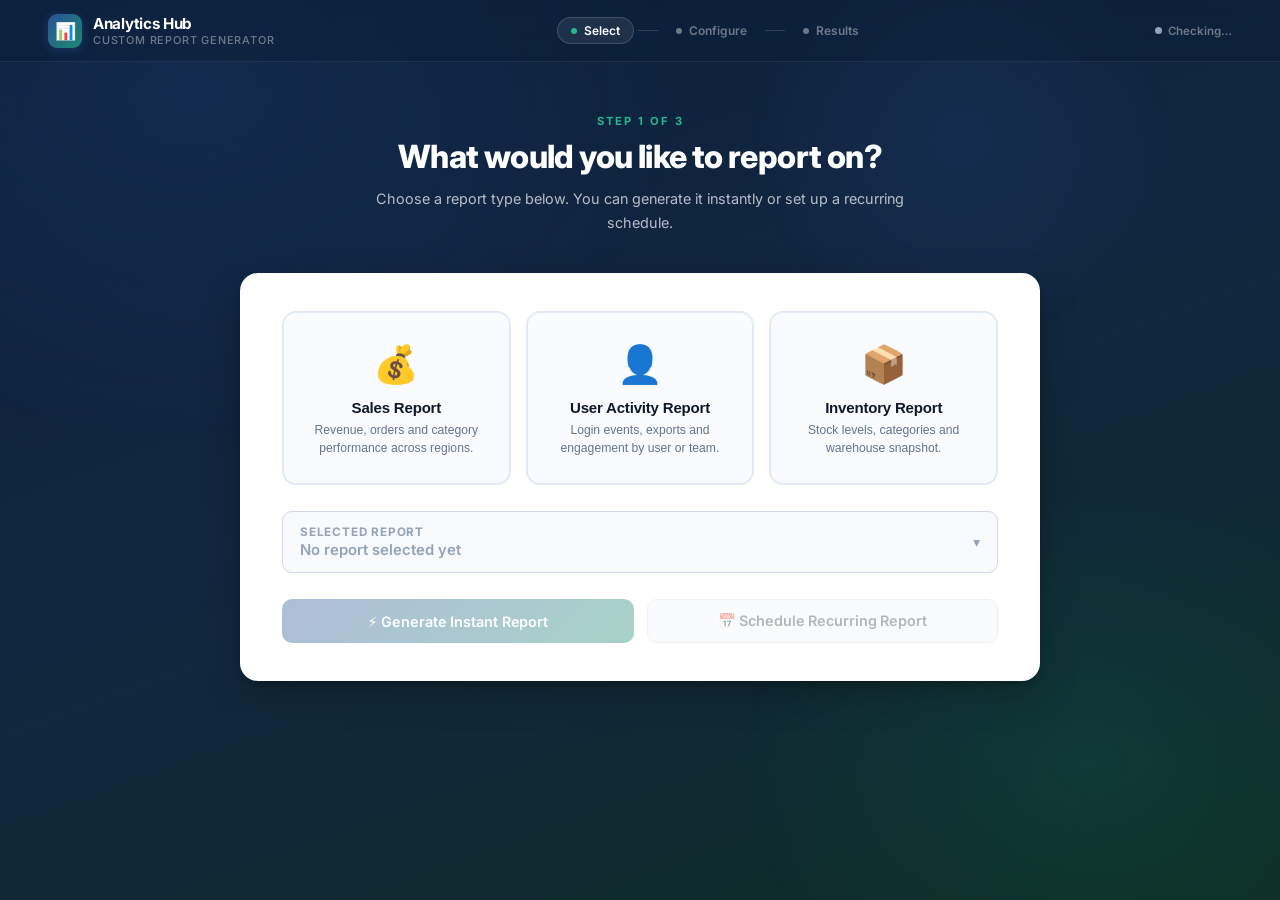
==== frontend/index.html @ 52eb7a62 "frontend created" ====
<!DOCTYPE html>
<html lang="en">
<head>
  <meta charset="UTF-8" />
  <meta name="viewport" content="width=device-width, initial-scale=1.0" />
  <title>Analytics Hub — Custom Report Generator</title>
  <meta name="description" content="Generate and schedule Sales, User Activity, and Inventory reports in PDF or Excel format." />

  <!-- Google Fonts -->
  <link rel="preconnect" href="https://fonts.googleapis.com" />
  <link rel="preconnect" href="https://fonts.gstatic.com" crossorigin />
  <link href="https://fonts.googleapis.com/css2?family=Inter:ital,opsz,wght@0,14..32,300;0,14..32,400;0,14..32,500;0,14..32,600;0,14..32,700;0,14..32,800;1,14..32,400&display=swap" rel="stylesheet" />

  <!-- Main Stylesheet -->
  <link rel="stylesheet" href="css/styles.css" />
</head>

<body>
<div id="app">

  <!-- ══════════════════════════════════════════════════════════════
       TOP NAV
       ══════════════════════════════════════════════════════════════ -->
  <nav class="topnav" aria-label="Application navigation">
    <div class="nav-brand">
      <div class="nav-logobox" aria-hidden="true">📊</div>
      <div>
        <div class="nav-title">Analytics Hub</div>
        <div class="nav-sub">Custom Report Generator</div>
      </div>
    </div>

    <!-- Three-step progress pills (updated by JS) -->
    <div class="nav-steps" aria-label="Progress steps">
      <div class="nav-step is-active" id="np1" aria-label="Step 1: Select">
        <div class="nav-step-dot"></div>Select
      </div>
      <div class="nav-sep" aria-hidden="true"></div>
      <div class="nav-step" id="np2" aria-label="Step 2: Configure">
        <div class="nav-step-dot"></div>Configure
      </div>
      <div class="nav-sep" aria-hidden="true"></div>
      <div class="nav-step" id="np3" aria-label="Step 3: Results">
        <div class="nav-step-dot"></div>Results
      </div>
    </div>

    <!-- Backend connection status -->
    <div class="nav-status" aria-live="polite">
      <div class="status-dot" id="status-dot"></div>
      <span id="status-lbl">Checking…</span>
    </div>
  </nav>

  <!-- ══════════════════════════════════════════════════════════════
       LOADING OVERLAY (full-screen, shown during API calls)
       ══════════════════════════════════════════════════════════════ -->
  <div class="loading-overlay" id="loading-overlay" role="status" aria-live="polite">
    <div class="loading-spinner" aria-hidden="true"></div>
    <div class="loading-text" id="loading-text">Generating your report…</div>
    <div class="loading-sub"  id="loading-sub">This may take a few seconds</div>
  </div>

  <!-- ══════════════════════════════════════════════════════════════
       TOAST CONTAINER
       ══════════════════════════════════════════════════════════════ -->
  <div class="toast-container" id="toast-container" aria-live="assertive" aria-atomic="true"></div>

  <!-- ══════════════════════════════════════════════════════════════
       MAIN STAGE
       ══════════════════════════════════════════════════════════════ -->
  <main class="stage">

    <!-- ──────────────────────────────────────────────────────────
         SCREEN 1 — SELECT REPORT TYPE
         ────────────────────────────────────────────────────────── -->
    <section class="screen is-active" id="s1" aria-label="Select report type">

      <div class="pg-head">
        <div class="pg-eye">Step 1 of 3</div>
        <h1 class="pg-h1">What would you like to report on?</h1>
        <p class="pg-p">Choose a report type below. You can generate it instantly or set up a recurring schedule.</p>
      </div>

      <div class="card">

        <!-- Three report-type cards -->
        <div class="rtype-grid" role="radiogroup" aria-label="Report type selection">

          <button class="rtype-card" id="rc-sales"
            data-key="sales" data-lbl="Sales Report" data-icon="💰"
            role="radio" aria-checked="false" aria-label="Sales Report — Revenue, orders and category performance"
            onclick="pickReport(this)">
            <div class="rtype-tick" aria-hidden="true">✓</div>
            <span class="rtype-icon" aria-hidden="true">💰</span>
            <div class="rtype-name">Sales Report</div>
            <div class="rtype-desc">Revenue, orders and category performance across regions.</div>
          </button>

          <button class="rtype-card" id="rc-user_activity"
            data-key="user_activity" data-lbl="User Activity Report" data-icon="👤"
            role="radio" aria-checked="false" aria-label="User Activity Report — Login events and user engagement"
            onclick="pickReport(this)">
            <div class="rtype-tick" aria-hidden="true">✓</div>
            <span class="rtype-icon" aria-hidden="true">👤</span>
            <div class="rtype-name">User Activity Report</div>
            <div class="rtype-desc">Login events, exports and engagement by user or team.</div>
          </button>

          <button class="rtype-card" id="rc-inventory"
            data-key="inventory" data-lbl="Inventory Report" data-icon="📦"
            role="radio" aria-checked="false" aria-label="Inventory Report — Stock levels and warehouse snapshot"
            onclick="pickReport(this)">
            <div class="rtype-tick" aria-hidden="true">✓</div>
            <span class="rtype-icon" aria-hidden="true">📦</span>
            <div class="rtype-name">Inventory Report</div>
            <div class="rtype-desc">Stock levels, categories and warehouse snapshot.</div>
          </button>

        </div>

        <!-- Selection display -->
        <div class="sel-display" id="sel-display" aria-live="polite">
          <div>
            <div class="sel-lbl">Selected Report</div>
            <div class="sel-val" id="sel-val">No report selected yet</div>
          </div>
          <div class="sel-arr" aria-hidden="true">▾</div>
        </div>

        <!-- Action buttons -->
        <div class="action-row">
          <button class="btn btn-grad" id="btn-instant" disabled
            onclick="gotoFilters()" aria-label="Generate instant report">
            ⚡ Generate Instant Report
          </button>
          <button class="btn btn-ghost" id="btn-sched" disabled
            onclick="gotoSchedule()" aria-label="Schedule a recurring report">
            📅 Schedule Recurring Report
          </button>
        </div>

      </div><!-- /card -->
    </section><!-- /s1 -->


    <!-- ──────────────────────────────────────────────────────────
         SCREEN 2 — FILTERS & GENERATE
         ────────────────────────────────────────────────────────── -->
    <section class="screen" id="s2" aria-label="Configure report filters">

      <div class="pg-head">
        <div class="pg-eye">Step 2 of 3</div>
        <h1 class="pg-h1">Configure your filters</h1>
        <p class="pg-p">Narrow down the data. Fields marked <span style="color:#dc2626;font-weight:700">*</span> are required.</p>
      </div>

      <div class="card">

        <button class="back-lnk" onclick="goTo(1)" aria-label="Back to report selection">← Back</button>

        <!-- Context chip (report type label) -->
        <div class="ctx-chip" id="f-chip"><span id="f-chip-ico">📊</span><span id="f-chip-lbl">—</span></div>

        <!-- Validation error banner -->
        <div class="alert alert-err" id="f-err" role="alert" aria-live="assertive">
          <span class="alert-ico" aria-hidden="true">⚠️</span>
          <div>
            <div class="alert-ttl">Check your inputs</div>
            <div class="alert-body" id="f-err-body">Please fill in all required fields.</div>
          </div>
        </div>

        <!-- ── SALES FILTERS ── -->
        <div id="fg-sales" class="filter-panel" style="display:none">
          <div class="sec-title">Sales Report Filters</div>
          <p class="sec-sub">Select a date range to scope the report. Category and region are optional refinements.</p>

          <div class="date-pair fg">
            <div>
              <label class="lbl" for="s-start">Start Date<span class="req">*</span></label>
              <input class="inp" type="date" id="s-start" aria-required="true" />
            </div>
            <div>
              <label class="lbl" for="s-end">End Date<span class="req">*</span></label>
              <input class="inp" type="date" id="s-end" aria-required="true" />
            </div>
          </div>

          <div class="fg">
            <label class="lbl" for="s-cat">Category</label>
            <div class="sel-wrap">
              <select class="sel" id="s-cat" aria-label="Filter by category">
                <option value="">— All categories —</option>
                <option>Electronics</option>
                <option>Clothing</option>
                <option>Food &amp; Beverages</option>
                <option>Stationery</option>
                <option>Furniture</option>
                <option>Health &amp; Beauty</option>
                <option>Sports</option>
              </select>
            </div>
          </div>

          <div class="fg">
            <label class="lbl" for="s-region">Region</label>
            <div class="sel-wrap">
              <select class="sel" id="s-region" aria-label="Filter by region">
                <option value="">— All regions —</option>
                <option>Western Province</option>
                <option>Central Province</option>
                <option>Southern Province</option>
                <option>Northern Province</option>
                <option>Eastern Province</option>
              </select>
            </div>
          </div>
        </div>

        <!-- ── USER ACTIVITY FILTERS ── -->
        <div id="fg-user_activity" class="filter-panel" style="display:none">
          <div class="sec-title">User Activity Report Filters</div>
          <p class="sec-sub">Pick a date window. Optionally scope to a specific user or activity type.</p>

          <div class="date-pair fg">
            <div>
              <label class="lbl" for="ua-start">Start Date<span class="req">*</span></label>
              <input class="inp" type="date" id="ua-start" aria-required="true" />
            </div>
            <div>
              <label class="lbl" for="ua-end">End Date<span class="req">*</span></label>
              <input class="inp" type="date" id="ua-end" aria-required="true" />
            </div>
          </div>

          <div class="fg">
            <label class="lbl" for="ua-user">User Name</label>
            <input class="inp" type="text" id="ua-user"
              placeholder="e.g. ashan.perera, nimali.silva…" autocomplete="off" />
          </div>

          <div class="fg">
            <label class="lbl" for="ua-type">Activity Type</label>
            <div class="sel-wrap">
              <select class="sel" id="ua-type" aria-label="Filter by activity type">
                <option value="">— All activity types —</option>
                <option>Login</option>
                <option>Generate Report</option>
                <option>Export PDF</option>
                <option>Export Excel</option>
                <option>View Report</option>
                <option>Schedule Report</option>
              </select>
            </div>
          </div>
        </div>

        <!-- ── INVENTORY FILTERS ── -->
        <div id="fg-inventory" class="filter-panel" style="display:none">
          <div class="sec-title">Inventory Report Filters</div>
          <p class="sec-sub">Optionally narrow by product category or warehouse location. No date range needed.</p>

          <div class="fg">
            <label class="lbl" for="inv-cat">Category</label>
            <div class="sel-wrap">
              <select class="sel" id="inv-cat" aria-label="Filter by category">
                <option value="">— All categories —</option>
                <option>Electronics</option>
                <option>Clothing</option>
                <option>Food &amp; Beverages</option>
                <option>Stationery</option>
                <option>Furniture</option>
                <option>Health &amp; Beauty</option>
                <option>Sports</option>
              </select>
            </div>
          </div>

          <div class="fg">
            <label class="lbl" for="inv-wh">Warehouse Location</label>
            <div class="sel-wrap">
              <select class="sel" id="inv-wh" aria-label="Filter by warehouse">
                <option value="">— All warehouses —</option>
                <option>Colombo Central WH</option>
                <option>Kandy Regional WH</option>
                <option>Galle Southern WH</option>
                <option>Jaffna Northern WH</option>
                <option>Batticaloa Eastern WH</option>
              </select>
            </div>
          </div>
        </div>

        <div class="hr"></div>

        <button class="btn btn-grad btn-full" id="btn-gen"
          onclick="handleGenerate()" aria-label="Generate report now">
          ⚡ Generate Report Now
        </button>

      </div><!-- /card -->
    </section><!-- /s2 -->


    <!-- ──────────────────────────────────────────────────────────
         SCREEN 3 — SCHEDULE RECURRING REPORT
         ────────────────────────────────────────────────────────── -->
    <section class="screen" id="s3" aria-label="Schedule recurring report">

      <div class="pg-head">
        <div class="pg-eye">Schedule</div>
        <h1 class="pg-h1">Set up a recurring report</h1>
        <p class="pg-p">Choose how often you want this report delivered and where it should be sent.</p>
      </div>

      <div class="card">

        <button class="back-lnk" onclick="goTo(1)" aria-label="Back to report selection">← Back</button>

        <div class="ctx-chip" id="sc-chip"><span id="sc-chip-ico">📊</span><span id="sc-chip-lbl">—</span></div>

        <!-- Validation error -->
        <div class="alert alert-err" id="sc-err" role="alert" aria-live="assertive">
          <span class="alert-ico" aria-hidden="true">⚠️</span>
          <div>
            <div class="alert-ttl">Missing information</div>
            <div class="alert-body" id="sc-err-body">Please fill in all required fields.</div>
          </div>
        </div>

        <!-- Schedule form -->
        <div id="sc-form">

          <!-- Optional filters section (mirrors the generate screen) -->
          <div class="sched-filters">
            <div class="sched-filters-title">Optional Filters <span class="sched-optional">(applied each time the report runs)</span></div>

            <!-- Sales filters for schedule -->
            <div id="sched-fg-sales" style="display:none">
              <div class="date-pair fg">
                <div>
                  <label class="lbl" for="sc-s-start">Start Date</label>
                  <input class="inp" type="date" id="sc-s-start" />
                </div>
                <div>
                  <label class="lbl" for="sc-s-end">End Date</label>
                  <input class="inp" type="date" id="sc-s-end" />
                </div>
              </div>
              <div class="fg">
                <label class="lbl" for="sc-s-cat">Category</label>
                <div class="sel-wrap">
                  <select class="sel" id="sc-s-cat">
                    <option value="">— All categories —</option>
                    <option>Electronics</option>
                    <option>Clothing</option>
                    <option>Food &amp; Beverages</option>
                    <option>Stationery</option>
                    <option>Furniture</option>
                    <option>Health &amp; Beauty</option>
                    <option>Sports</option>
                  </select>
                </div>
              </div>
              <div class="fg">
                <label class="lbl" for="sc-s-region">Region</label>
                <div class="sel-wrap">
                  <select class="sel" id="sc-s-region">
                    <option value="">— All regions —</option>
                    <option>Western Province</option>
                    <option>Central Province</option>
                    <option>Southern Province</option>
                    <option>Northern Province</option>
                    <option>Eastern Province</option>
                  </select>
                </div>
              </div>
            </div>

            <!-- User Activity filters for schedule -->
            <div id="sched-fg-user_activity" style="display:none">
              <div class="date-pair fg">
                <div>
                  <label class="lbl" for="sc-ua-start">Start Date</label>
                  <input class="inp" type="date" id="sc-ua-start" />
                </div>
                <div>
                  <label class="lbl" for="sc-ua-end">End Date</label>
                  <input class="inp" type="date" id="sc-ua-end" />
                </div>
              </div>
              <div class="fg">
                <label class="lbl" for="sc-ua-user">User Name</label>
                <input class="inp" type="text" id="sc-ua-user" placeholder="e.g. ashan.perera…" autocomplete="off" />
              </div>
              <div class="fg">
                <label class="lbl" for="sc-ua-type">Activity Type</label>
                <div class="sel-wrap">
                  <select class="sel" id="sc-ua-type">
                    <option value="">— All activity types —</option>
                    <option>Login</option>
                    <option>Generate Report</option>
                    <option>Export PDF</option>
                    <option>Export Excel</option>
                    <option>View Report</option>
                    <option>Schedule Report</option>
                  </select>
                </div>
              </div>
            </div>

            <!-- Inventory filters for schedule -->
            <div id="sched-fg-inventory" style="display:none">
              <div class="fg">
                <label class="lbl" for="sc-inv-cat">Category</label>
                <div class="sel-wrap">
                  <select class="sel" id="sc-inv-cat">
                    <option value="">— All categories —</option>
                    <option>Electronics</option>
                    <option>Clothing</option>
                    <option>Food &amp; Beverages</option>
                    <option>Stationery</option>
                    <option>Furniture</option>
                    <option>Health &amp; Beauty</option>
                    <option>Sports</option>
                  </select>
                </div>
              </div>
              <div class="fg">
                <label class="lbl" for="sc-inv-wh">Warehouse Location</label>
                <div class="sel-wrap">
                  <select class="sel" id="sc-inv-wh">
                    <option value="">— All warehouses —</option>
                    <option>Colombo Central WH</option>
                    <option>Kandy Regional WH</option>
                    <option>Galle Southern WH</option>
                    <option>Jaffna Northern WH</option>
                    <option>Batticaloa Eastern WH</option>
                  </select>
                </div>
              </div>
            </div>

          </div><!-- /sched-filters -->

          <div class="sec-title">Delivery Settings</div>
          <p class="sec-sub">Reports are generated automatically and emailed to the recipient you specify.</p>

          <div class="fg">
            <label class="lbl" for="sc-freq">Frequency<span class="req">*</span></label>
            <div class="sel-wrap">
              <select class="sel" id="sc-freq" aria-required="true">
                <option value="">— Choose frequency —</option>
                <option value="Daily">Daily</option>
                <option value="Weekly">Weekly</option>
                <option value="Monthly">Monthly</option>
              </select>
            </div>
          </div>

          <div class="fg">
            <label class="lbl" for="sc-fmt">Export Format<span class="req">*</span></label>
            <div class="sel-wrap">
              <select class="sel" id="sc-fmt" aria-required="true">
                <option value="">— Choose format —</option>
                <option value="pdf">PDF Document</option>
                <option value="excel">Excel Spreadsheet</option>
              </select>
            </div>
          </div>

          <div class="fg">
            <label class="lbl" for="sc-email">Recipient Email<span class="req">*</span></label>
            <input class="inp" type="email" id="sc-email"
              placeholder="e.g. finance@company.lk"
              aria-required="true" autocomplete="email" />
          </div>

          <div class="hr"></div>

          <button class="btn btn-grad btn-full" id="btn-save-sched"
            onclick="handleSaveSchedule()" aria-label="Save schedule">
            💾 Save Schedule
          </button>
        </div><!-- /sc-form -->

        <!-- Schedule saved confirmation (hidden until saved) -->
        <div id="sc-done" class="sched-confirm" role="status">
          <div class="alert alert-ok show">
            <span class="alert-ico" aria-hidden="true">✅</span>
            <div>
              <div class="alert-ttl">Schedule saved!</div>
              <div class="alert-body" id="sc-done-summary">Your report will be dispatched automatically.</div>
            </div>
          </div>

          <div style="margin-top:18px">
            <div class="conf-row">
              <span class="conf-k">Report</span>
              <span class="conf-v" id="cd-report">—</span>
            </div>
            <div class="conf-row">
              <span class="conf-k">Frequency</span>
              <span class="conf-v" id="cd-freq">—</span>
            </div>
            <div class="conf-row">
              <span class="conf-k">Format</span>
              <span class="conf-v" id="cd-fmt">—</span>
            </div>
            <div class="conf-row">
              <span class="conf-k">Recipient</span>
              <span class="conf-v" id="cd-email">—</span>
            </div>
            <div class="conf-row">
              <span class="conf-k">First Dispatch</span>
              <span class="conf-v" id="cd-dispatch">—</span>
            </div>
          </div>

          <div class="hr"></div>
          <div style="display:grid;grid-template-columns:1fr 1fr;gap:12px">
            <button class="btn btn-ghost" onclick="goTo(1)" aria-label="Return to home">← Back to Home</button>
            <button class="btn btn-ghost" onclick="gotoSchedule()" aria-label="Set up another schedule">📅 Schedule Another</button>
          </div>
        </div><!-- /sc-done -->

      </div><!-- /card -->
    </section><!-- /s3 -->


    <!-- ──────────────────────────────────────────────────────────
         SCREEN 4 — DOWNLOAD / RESULT
         ────────────────────────────────────────────────────────── -->
    <section class="screen" id="s4" aria-label="Report results and download">

      <div class="pg-head">
        <div class="pg-eye" id="r4-eye">Results</div>
        <h1 class="pg-h1" id="r4-h1">Your report is ready</h1>
        <p class="pg-p"  id="r4-p">Click a button below to download your report in your preferred format.</p>
      </div>

      <div class="card">

        <!-- SUCCESS STATE -->
        <div id="r4-ok" style="display:none">
          <div class="result-wrap">
            <div class="result-circle ok" aria-hidden="true">✅</div>
            <div class="result-h">Report ready to download</div>
            <p class="result-p">Both formats contain the same data set. Choose your preferred format below. You can download both.</p>

            <div class="dl-row">
              <button class="btn btn-dl-pdf" id="btn-dl-pdf"
                onclick="triggerDownload('pdf')"
                aria-label="Download report as PDF">
                📄 Download PDF
              </button>
              <button class="btn btn-dl-xls" id="btn-dl-xls"
                onclick="triggerDownload('excel')"
                aria-label="Download report as Excel spreadsheet">
                📊 Download Excel
              </button>
            </div>

            <div class="result-meta">
              <div class="meta-item">
                <div class="meta-lbl">Report Type</div>
                <div class="meta-val" id="r4-meta-type">—</div>
              </div>
              <div class="meta-item">
                <div class="meta-lbl">Generated at</div>
                <div class="meta-val" id="r4-meta-time">—</div>
              </div>
              <div class="meta-item">
                <div class="meta-lbl">Formats available</div>
                <div class="meta-val">PDF + Excel</div>
              </div>
            </div>
          </div>

          <div class="hr"></div>
          <div style="display:grid;grid-template-columns:1fr 1fr;gap:12px">
            <button class="btn btn-ghost" onclick="gotoFiltersFromResult()" aria-label="Adjust filters and regenerate">
              🔧 Adjust Filters
            </button>
            <button class="btn btn-ghost" onclick="goTo(1)" aria-label="Start a new report">
              ← New Report
            </button>
          </div>
        </div>

        <!-- FAILURE STATE -->
        <div id="r4-err" style="display:none">
          <div class="result-wrap">
            <div class="result-circle err" aria-hidden="true">❌</div>
            <div class="result-h">Report generation failed</div>
            <p class="result-p">We couldn't reach the report server. Make sure the Flask backend is running at <code>http://127.0.0.1:5000</code>, then adjust your filters and try again.</p>

            <div class="alert alert-err show" id="r4-err-detail" style="text-align:left;max-width:480px;margin:0 auto">
              <span class="alert-ico" aria-hidden="true">⚠️</span>
              <div>
                <div class="alert-ttl">Error details</div>
                <div class="alert-body" id="r4-err-msg">The server could not be reached.</div>
              </div>
            </div>

            <div style="margin-top:24px;display:grid;grid-template-columns:1fr 1fr;gap:12px;max-width:420px;margin-left:auto;margin-right:auto">
              <button class="btn btn-danger" onclick="gotoFiltersFromResult()"
                aria-label="Adjust filters and try again">
                🔄 Adjust &amp; Retry
              </button>
              <button class="btn btn-ghost" onclick="goTo(1)"
                aria-label="Return to report selection">
                ← New Report
              </button>
            </div>
          </div>
        </div>

      </div><!-- /card -->
    </section><!-- /s4 -->

  </main><!-- /stage -->
</div><!-- /#app -->

<!-- Main JavaScript -->
<script src="js/app.js"></script>
</body>
</html>
---- frontend/css/styles.css ----
/* ============================================================
   Custom Report Generator — Main Stylesheet
   ============================================================ */

/* ── CSS CUSTOM PROPERTIES ────────────────────────────────── */
:root {
  /* Background gradient */
  --bg-a:           #0b1f3a;
  --bg-b:           #0d2d24;

  /* Brand accents */
  --blue:           #2a5298;
  --blue-lt:        #4b7fdb;
  --blue-xlt:       #dce9ff;
  --teal:           #1a8a6e;
  --teal-lt:        #22b98e;
  --teal-xlt:       #d0f5ec;
  --gradient:       linear-gradient(135deg, #2a5298 0%, #1a8a6e 100%);
  --gradient-soft:  linear-gradient(135deg, rgba(42,82,152,.18) 0%, rgba(26,138,110,.14) 100%);

  /* Surface */
  --card:           #ffffff;
  --card-shadow:    0 4px 6px -1px rgba(0,0,0,.18), 0 12px 40px -4px rgba(0,0,0,.28);
  --card-radius:    18px;
  --inner-radius:   12px;

  /* Typography */
  --text-head:      #0f172a;
  --text-body:      #374151;
  --text-muted:     #64748b;
  --text-faint:     #94a3b8;
  --text-white:     #ffffff;
  --text-white70:   rgba(255,255,255,.70);
  --text-white40:   rgba(255,255,255,.40);

  /* Form */
  --border:         #d1d9e6;
  --border-focus:   #2a5298;
  --input-bg:       #f8fafd;
  --input-radius:   10px;

  /* Status */
  --success:        #059669;
  --success-bg:     #ecfdf5;
  --success-ring:   #6ee7b7;
  --error:          #dc2626;
  --error-bg:       #fef2f2;
  --error-ring:     #fca5a5;
  --warn:           #d97706;
  --warn-bg:        #fffbeb;
  --warn-ring:      #fcd34d;

  /* Motion */
  --t-fast:   0.14s ease;
  --t-med:    0.24s ease;
  --t-slow:   0.36s ease;
}

/* ── RESET ──────────────────────────────────────────────── */
*, *::before, *::after { box-sizing: border-box; margin: 0; padding: 0; }
html { font-size: 16px; -webkit-font-smoothing: antialiased; }

body {
  font-family: 'Inter', 'Segoe UI', system-ui, sans-serif;
  background: linear-gradient(160deg, var(--bg-a) 0%, #112641 45%, var(--bg-b) 100%);
  min-height: 100vh;
  color: var(--text-head);
  overflow-x: hidden;
}

/* Ambient glow orbs */
body::before {
  content: '';
  position: fixed;
  inset: 0;
  background:
    radial-gradient(ellipse 700px 500px at 15% 10%, rgba(42,82,152,.20) 0%, transparent 70%),
    radial-gradient(ellipse 500px 400px at 85% 85%, rgba(26,138,110,.16) 0%, transparent 70%),
    radial-gradient(ellipse 350px 350px at 75% 15%, rgba(74,127,219,.10) 0%, transparent 60%);
  pointer-events: none;
  z-index: 0;
}

/* ── LAYOUT SHELL ───────────────────────────────────────── */
#app {
  position: relative;
  z-index: 1;
  min-height: 100vh;
  display: grid;
  grid-template-rows: auto 1fr;
}

/* ── TOP NAV ─────────────────────────────────────────────── */
.topnav {
  display: flex;
  align-items: center;
  justify-content: space-between;
  padding: 0 48px;
  height: 62px;
  background: rgba(11,31,58,.55);
  backdrop-filter: blur(16px);
  -webkit-backdrop-filter: blur(16px);
  border-bottom: 1px solid rgba(255,255,255,.07);
  position: sticky;
  top: 0;
  z-index: 100;
}

.nav-brand {
  display: flex;
  align-items: center;
  gap: 11px;
}

.nav-logobox {
  width: 34px; height: 34px;
  border-radius: 9px;
  background: var(--gradient);
  display: flex; align-items: center; justify-content: center;
  font-size: 17px;
  box-shadow: 0 2px 10px rgba(42,82,152,.45);
  flex-shrink: 0;
}

.nav-title  { font-size: .95rem; font-weight: 700; color: var(--text-white); letter-spacing: -.3px; }
.nav-sub    { font-size: .68rem; font-weight: 500; color: var(--text-white40); letter-spacing: .8px; text-transform: uppercase; }

/* Progress pills in nav */
.nav-steps {
  display: flex;
  align-items: center;
  gap: 4px;
}

.nav-step {
  display: flex; align-items: center; gap: 7px;
  padding: 5px 13px;
  border-radius: 20px;
  font-size: .75rem; font-weight: 600;
  color: var(--text-white40);
  border: 1px solid transparent;
  transition: all var(--t-med);
  cursor: default;
}
.nav-step-dot {
  width: 6px; height: 6px;
  border-radius: 50%;
  background: var(--text-white40);
  transition: background var(--t-med);
  flex-shrink: 0;
}
.nav-step.is-active {
  color: var(--text-white);
  background: rgba(255,255,255,.08);
  border-color: rgba(255,255,255,.15);
}
.nav-step.is-active .nav-step-dot { background: var(--teal-lt); }
.nav-step.is-done {
  color: var(--teal-lt);
}
.nav-step.is-done .nav-step-dot { background: var(--teal-lt); }

.nav-sep { width: 20px; height: 1px; background: rgba(255,255,255,.15); }

/* Connection status indicator */
.nav-status {
  display: flex;
  align-items: center;
  gap: 6px;
  font-size: .72rem;
  font-weight: 600;
  color: var(--text-white40);
}
.status-dot {
  width: 7px; height: 7px;
  border-radius: 50%;
  background: var(--text-faint);
  transition: background var(--t-med);
}
.status-dot.online  { background: var(--teal-lt); box-shadow: 0 0 6px rgba(34,185,142,.5); }
.status-dot.offline { background: var(--error); }

/* ── MAIN STAGE ─────────────────────────────────────────── */
.stage {
  display: flex;
  align-items: flex-start;
  justify-content: center;
  padding: 52px 24px 80px;
}

/* ── SCREEN SYSTEM ──────────────────────────────────────── */
.screen { display: none; width: 100%; max-width: 800px; flex-direction: column; align-items: center; }
.screen.is-active { display: flex; animation: fadeUp .3s var(--t-med) both; }

@keyframes fadeUp {
  from { opacity: 0; transform: translateY(16px); }
  to   { opacity: 1; transform: translateY(0); }
}

/* Page headline block */
.pg-head { text-align: center; margin-bottom: 38px; max-width: 560px; }
.pg-eye  { font-size: .7rem; font-weight: 700; letter-spacing: 2px; text-transform: uppercase; color: var(--teal-lt); margin-bottom: 10px; }
.pg-h1   { font-size: 2rem; font-weight: 800; color: var(--text-white); letter-spacing: -.6px; line-height: 1.2; margin-bottom: 11px; }
.pg-p    { font-size: .9rem; color: var(--text-white70); line-height: 1.65; }

/* ── WHITE CARD SURFACE ─────────────────────────────────── */
.card {
  width: 100%;
  background: var(--card);
  border-radius: var(--card-radius);
  box-shadow: var(--card-shadow);
  padding: 38px 42px;
}

/* ── SCREEN 1 — REPORT TYPE CARDS ──────────────────────── */
.rtype-grid {
  display: grid;
  grid-template-columns: repeat(3, 1fr);
  gap: 15px;
  margin-bottom: 26px;
}

.rtype-card {
  position: relative;
  display: flex; flex-direction: column; align-items: center;
  padding: 30px 18px 26px;
  border: 2px solid #e2eaf5;
  border-radius: 14px;
  background: #f9fbff;
  cursor: pointer;
  text-align: center;
  user-select: none;
  transition: border-color var(--t-med), background var(--t-med), transform var(--t-med), box-shadow var(--t-med);
  overflow: hidden;
}

/* Accent bar at top */
.rtype-card::before {
  content: '';
  position: absolute; top: 0; left: 0; right: 0; height: 3px;
  background: var(--gradient);
  opacity: 0;
  transition: opacity var(--t-med);
}

.rtype-card:hover {
  border-color: #a8c4ef;
  background: #f0f6ff;
  transform: translateY(-4px);
  box-shadow: 0 8px 24px rgba(42,82,152,.12);
}
.rtype-card:hover::before { opacity: .5; }
.rtype-card:focus-visible {
  outline: 3px solid var(--teal-lt);
  outline-offset: 2px;
}

.rtype-card.is-selected {
  border-color: var(--blue);
  background: #edf3ff;
  transform: translateY(-4px);
  box-shadow: 0 0 0 4px rgba(42,82,152,.13), 0 8px 28px rgba(42,82,152,.15);
}
.rtype-card.is-selected::before { opacity: 1; }

/* Tick badge */
.rtype-tick {
  position: absolute; top: 11px; right: 11px;
  width: 21px; height: 21px; border-radius: 50%;
  background: var(--blue);
  color: #fff; font-size: 11px;
  display: flex; align-items: center; justify-content: center;
  opacity: 0; transform: scale(.3);
  transition: opacity var(--t-med), transform var(--t-med);
}
.rtype-card.is-selected .rtype-tick { opacity: 1; transform: scale(1); }

.rtype-icon { font-size: 2.3rem; margin-bottom: 13px; display: block; }
.rtype-name { font-size: .94rem; font-weight: 700; color: var(--text-head); margin-bottom: 5px; letter-spacing: -.2px; }
.rtype-desc { font-size: .76rem; color: var(--text-muted); line-height: 1.5; }

/* Selection display */
.sel-display {
  display: flex; align-items: center; justify-content: space-between;
  padding: 13px 17px;
  border: 1.5px solid var(--border);
  border-radius: var(--input-radius);
  background: var(--input-bg);
  margin-bottom: 26px;
  transition: border-color var(--t-fast), background var(--t-fast);
}
.sel-display.has-val {
  border-color: var(--blue);
  background: #f0f5ff;
}
.sel-lbl  { font-size: .73rem; font-weight: 700; text-transform: uppercase; letter-spacing: .8px; color: var(--text-faint); margin-bottom: 2px; }
.sel-val  { font-size: .93rem; font-weight: 600; color: var(--text-faint); transition: color var(--t-fast); }
.sel-display.has-val .sel-val { color: var(--blue); }
.sel-arr  { color: var(--text-faint); font-size: .85rem; }

/* Action row */
.action-row { display: grid; grid-template-columns: 1fr 1fr; gap: 13px; }

/* ── BUTTONS ─────────────────────────────────────────────── */
.btn {
  display: inline-flex; align-items: center; justify-content: center; gap: 8px;
  padding: 12px 22px;
  border: none; border-radius: 10px;
  font-family: inherit; font-size: .9rem; font-weight: 600;
  cursor: pointer; transition: all var(--t-med);
  white-space: nowrap; letter-spacing: -.1px;
  text-decoration: none;
}
.btn:focus-visible { outline: 3px solid var(--teal-lt); outline-offset: 2px; }

.btn-grad {
  background: var(--gradient);
  color: #fff;
  box-shadow: 0 4px 16px rgba(42,82,152,.3);
}
.btn-grad:hover:not(:disabled) {
  filter: brightness(1.08);
  transform: translateY(-2px);
  box-shadow: 0 8px 24px rgba(42,82,152,.38);
}
.btn-grad:active:not(:disabled) { transform: translateY(0); }

.btn-ghost {
  background: #f1f5f9;
  color: var(--text-body);
  border: 1.5px solid var(--border);
}
.btn-ghost:hover:not(:disabled) { background: #e6ecf5; border-color: #b0bdd0; }

.btn-success {
  background: linear-gradient(135deg,#059669,#047857);
  color: #fff;
  box-shadow: 0 4px 14px rgba(5,150,105,.28);
}
.btn-success:hover:not(:disabled) { filter: brightness(1.07); transform: translateY(-2px); }

.btn-danger {
  background: linear-gradient(135deg,#dc2626,#b91c1c);
  color: #fff;
  box-shadow: 0 4px 14px rgba(220,38,38,.25);
}
.btn-danger:hover:not(:disabled) { filter: brightness(1.07); transform: translateY(-2px); }

.btn-dl-pdf {
  background: linear-gradient(135deg,#c0392b,#e74c3c);
  color: #fff;
  box-shadow: 0 4px 14px rgba(192,57,43,.28);
}
.btn-dl-pdf:hover:not(:disabled) { filter: brightness(1.07); transform: translateY(-2px); }

.btn-dl-xls {
  background: linear-gradient(135deg,#1a7a3c,#27ae60);
  color: #fff;
  box-shadow: 0 4px 14px rgba(26,122,60,.28);
}
.btn-dl-xls:hover:not(:disabled) { filter: brightness(1.07); transform: translateY(-2px); }

.btn:disabled { opacity: .38; cursor: not-allowed; transform: none !important; box-shadow: none !important; filter: none !important; }
.btn-full { width: 100%; }

/* Spinner inside button */
.btn-spin {
  display: inline-block;
  width: 15px; height: 15px;
  border: 2.5px solid rgba(255,255,255,.35);
  border-top-color: #fff;
  border-radius: 50%;
  animation: spin .65s linear infinite;
  flex-shrink: 0;
}
@keyframes spin { to { transform: rotate(360deg); } }

/* ── BACK LINK ───────────────────────────────────────────── */
.back-lnk {
  display: inline-flex; align-items: center; gap: 5px;
  font-size: .84rem; font-weight: 600; color: var(--text-muted);
  background: none; border: none; cursor: pointer;
  padding: 2px 0; margin-bottom: 24px;
  transition: color var(--t-fast);
}
.back-lnk:hover { color: var(--blue); }
.back-lnk:focus-visible { outline: 2px solid var(--teal-lt); outline-offset: 2px; border-radius: 4px; }

/* ── CONTEXT CHIP ────────────────────────────────────────── */
.ctx-chip {
  display: inline-flex; align-items: center; gap: 6px;
  padding: 4px 12px;
  border-radius: 20px;
  background: #eef4ff; border: 1.5px solid #c2d5ff;
  font-size: .76rem; font-weight: 700; color: var(--blue);
  margin-bottom: 22px;
}

/* ── CARD SECTION HEADERS ────────────────────────────────── */
.sec-title { font-size: 1.08rem; font-weight: 700; color: var(--text-head); letter-spacing: -.25px; margin-bottom: 4px; }
.sec-sub   { font-size: .82rem; color: var(--text-muted); margin-bottom: 26px; line-height: 1.55; }

/* ── FORM ELEMENTS ──────────────────────────────────────── */
.fg { margin-bottom: 18px; }
.fg:last-of-type { margin-bottom: 0; }

label.lbl {
  display: block;
  font-size: .8rem; font-weight: 600; color: #334155;
  margin-bottom: 6px; letter-spacing: -.1px;
}
.req { color: var(--error); margin-left: 2px; }

.inp, .sel {
  width: 100%;
  padding: 10px 13px;
  border: 1.5px solid var(--border);
  border-radius: var(--input-radius);
  font-family: inherit; font-size: .9rem;
  color: var(--text-head);
  background: var(--input-bg);
  transition: border-color var(--t-fast), box-shadow var(--t-fast);
  appearance: none; -webkit-appearance: none;
}
.inp::placeholder { color: #b8c4d4; }
.inp:focus, .sel:focus {
  outline: none;
  border-color: var(--border-focus);
  box-shadow: 0 0 0 3px rgba(42,82,152,.11);
}
.inp.is-invalid, .sel.is-invalid {
  border-color: var(--error);
  box-shadow: 0 0 0 3px rgba(220,38,38,.10);
}

/* Custom select arrow */
.sel-wrap { position: relative; }
.sel-wrap::after {
  content: '▾'; position: absolute; right: 12px; top: 50%;
  transform: translateY(-50%); color: var(--text-muted);
  pointer-events: none; font-size: .85rem;
}

/* Date pair */
.date-pair { display: grid; grid-template-columns: 1fr 1fr; gap: 13px; }

/* Divider */
.hr { height: 1px; background: #e8eef5; margin: 22px 0; }

/* ── ALERT BANNERS ──────────────────────────────────────── */
.alert {
  display: none;
  align-items: flex-start; gap: 11px;
  padding: 13px 15px;
  border-radius: 10px;
  margin-bottom: 18px;
  font-size: .85rem; line-height: 1.5; font-weight: 500;
}
.alert.show { display: flex; animation: fadeUp .2s ease both; }
.alert-err  { background: var(--error-bg);   border: 1.5px solid var(--error-ring);   color: #991b1b; }
.alert-ok   { background: var(--success-bg); border: 1.5px solid var(--success-ring); color: #065f46; }
.alert-warn { background: var(--warn-bg);    border: 1.5px solid var(--warn-ring);    color: #92400e; }
.alert-ico  { font-size: 1.05rem; flex-shrink: 0; margin-top: 1px; }
.alert-ttl  { font-weight: 700; margin-bottom: 2px; }
.alert-body { font-weight: 400; opacity: .88; }

/* ── LOADING OVERLAY ──────────────────────────────────────── */
.loading-overlay {
  display: none;
  position: fixed;
  inset: 0;
  background: rgba(11,31,58,.65);
  backdrop-filter: blur(4px);
  z-index: 200;
  align-items: center;
  justify-content: center;
  flex-direction: column;
  gap: 18px;
}
.loading-overlay.show { display: flex; animation: fadeOverlay .2s ease both; }
@keyframes fadeOverlay { from { opacity: 0; } to { opacity: 1; } }

.loading-spinner {
  width: 50px; height: 50px;
  border: 4px solid rgba(255,255,255,.2);
  border-top-color: var(--teal-lt);
  border-radius: 50%;
  animation: spin .8s linear infinite;
}
.loading-text {
  font-size: .95rem;
  font-weight: 600;
  color: var(--text-white);
}
.loading-sub {
  font-size: .78rem;
  color: var(--text-white40);
  margin-top: -10px;
}

/* ── SCREEN 4 — RESULT ──────────────────────────────────── */
.result-wrap { text-align: center; padding: 6px 0; }

.result-circle {
  width: 78px; height: 78px; border-radius: 50%;
  display: flex; align-items: center; justify-content: center;
  font-size: 2.2rem; margin: 0 auto 22px;
}
.result-circle.ok  { background: var(--success-bg); border: 3px solid var(--success-ring); }
.result-circle.err { background: var(--error-bg);   border: 3px solid var(--error-ring); }

.result-h  { font-size: 1.35rem; font-weight: 800; color: var(--text-head); letter-spacing: -.35px; margin-bottom: 7px; }
.result-p  { font-size: .88rem; color: var(--text-muted); line-height: 1.65; margin-bottom: 28px; max-width: 420px; margin-left: auto; margin-right: auto; }

.dl-row  { display: grid; grid-template-columns: 1fr 1fr; gap: 13px; max-width: 420px; margin: 0 auto; }

.dl-btn-loading {
  position: relative;
}
.dl-btn-loading::after {
  content: '';
  position: absolute;
  inset: 0;
  border-radius: 10px;
  background: rgba(255,255,255,.15);
}

.result-meta {
  display: flex; align-items: center; justify-content: center; flex-wrap: wrap; gap: 24px;
  margin-top: 26px; padding-top: 20px;
  border-top: 1px solid #e8eef5;
}
.meta-item { text-align: center; }
.meta-lbl { font-size: .7rem; font-weight: 700; text-transform: uppercase; letter-spacing: .8px; color: var(--text-faint); margin-bottom: 2px; }
.meta-val { font-size: .85rem; font-weight: 600; color: var(--text-muted); }

/* ── SCREEN 3 — SCHEDULE CONFIRM ROWS ──────────────────── */
.sched-confirm { display: none; }
.sched-confirm.show { display: block; animation: fadeUp .25s ease both; }

.conf-row {
  display: flex; align-items: center; justify-content: space-between;
  padding: 10px 0; border-bottom: 1px solid #f1f5f9;
}
.conf-row:last-child { border-bottom: none; }
.conf-k { font-size: .78rem; font-weight: 700; text-transform: uppercase; letter-spacing: .6px; color: var(--text-faint); }
.conf-v { font-size: .88rem; font-weight: 600; color: var(--text-head); }

/* ── PROGRESS BAR (Screen 2 loading) ──────────────────── */
.progress-bar-wrap {
  display: none;
  height: 4px;
  border-radius: 2px;
  background: #e8eef5;
  margin-bottom: 18px;
  overflow: hidden;
}
.progress-bar-wrap.show { display: block; }
.progress-bar {
  height: 100%;
  background: var(--gradient);
  width: 0%;
  border-radius: 2px;
  transition: width 0.4s ease;
  animation: progressPulse 1.8s ease-in-out infinite;
}
@keyframes progressPulse {
  0%   { width: 10%; }
  50%  { width: 75%; }
  100% { width: 90%; }
}

/* ── TOAST NOTIFICATION ────────────────────────────────── */
.toast-container {
  position: fixed;
  bottom: 28px;
  right: 28px;
  z-index: 300;
  display: flex;
  flex-direction: column;
  gap: 10px;
  pointer-events: none;
}
.toast {
  display: flex;
  align-items: center;
  gap: 10px;
  padding: 12px 18px;
  border-radius: 12px;
  font-size: .85rem;
  font-weight: 600;
  color: #fff;
  box-shadow: 0 8px 24px rgba(0,0,0,.25);
  pointer-events: auto;
  animation: toastIn .3s ease both;
  min-width: 260px;
  max-width: 360px;
}
.toast.toast-success { background: linear-gradient(135deg,#059669,#047857); }
.toast.toast-error   { background: linear-gradient(135deg,#dc2626,#b91c1c); }
.toast.toast-info    { background: linear-gradient(135deg,#2a5298,#1a8a6e); }
.toast.toast-out     { animation: toastOut .3s ease both; }
@keyframes toastIn  { from { opacity: 0; transform: translateY(10px) scale(.96); } to { opacity: 1; transform: translateY(0) scale(1); } }
@keyframes toastOut { from { opacity: 1; transform: translateY(0);  } to { opacity: 0; transform: translateY(10px); } }

/* ── API STATUS BADGE ─────────────────────────────────── */
.api-badge {
  display: inline-flex;
  align-items: center;
  gap: 5px;
  padding: 3px 10px;
  border-radius: 20px;
  font-size: .72rem;
  font-weight: 700;
  letter-spacing: .3px;
}
.api-badge.ok  { background: var(--success-bg); color: var(--success); border: 1px solid var(--success-ring); }
.api-badge.err { background: var(--error-bg);   color: var(--error);   border: 1px solid var(--error-ring); }

/* ── SCHEDULE FILTER SECTION ──────────────────────────── */
.sched-filters {
  padding: 16px;
  background: #f8fafd;
  border: 1.5px solid var(--border);
  border-radius: var(--inner-radius);
  margin-bottom: 20px;
}
.sched-filters-title {
  font-size: .78rem;
  font-weight: 700;
  color: var(--text-muted);
  text-transform: uppercase;
  letter-spacing: .6px;
  margin-bottom: 14px;
}
.sched-optional { font-size: .73rem; font-weight: 500; color: var(--text-faint); margin-left: 4px; }

/* ── RESPONSIVE ─────────────────────────────────────────── */
@media (max-width: 660px) {
  .topnav     { padding: 0 18px; }
  .nav-steps  { display: none; }
  .nav-status { display: none; }
  .stage      { padding: 32px 12px 60px; }
  .card       { padding: 24px 20px; }
  .rtype-grid { grid-template-columns: 1fr; }
  .action-row { grid-template-columns: 1fr; }
  .date-pair  { grid-template-columns: 1fr; }
  .dl-row     { grid-template-columns: 1fr; }
  .result-meta { flex-direction: column; gap: 14px; }
  .pg-h1      { font-size: 1.55rem; }
  .toast-container { bottom: 16px; right: 16px; left: 16px; }
  .toast      { min-width: unset; max-width: 100%; }
}

@media (max-width: 480px) {
  .rtype-grid { grid-template-columns: 1fr; }
}
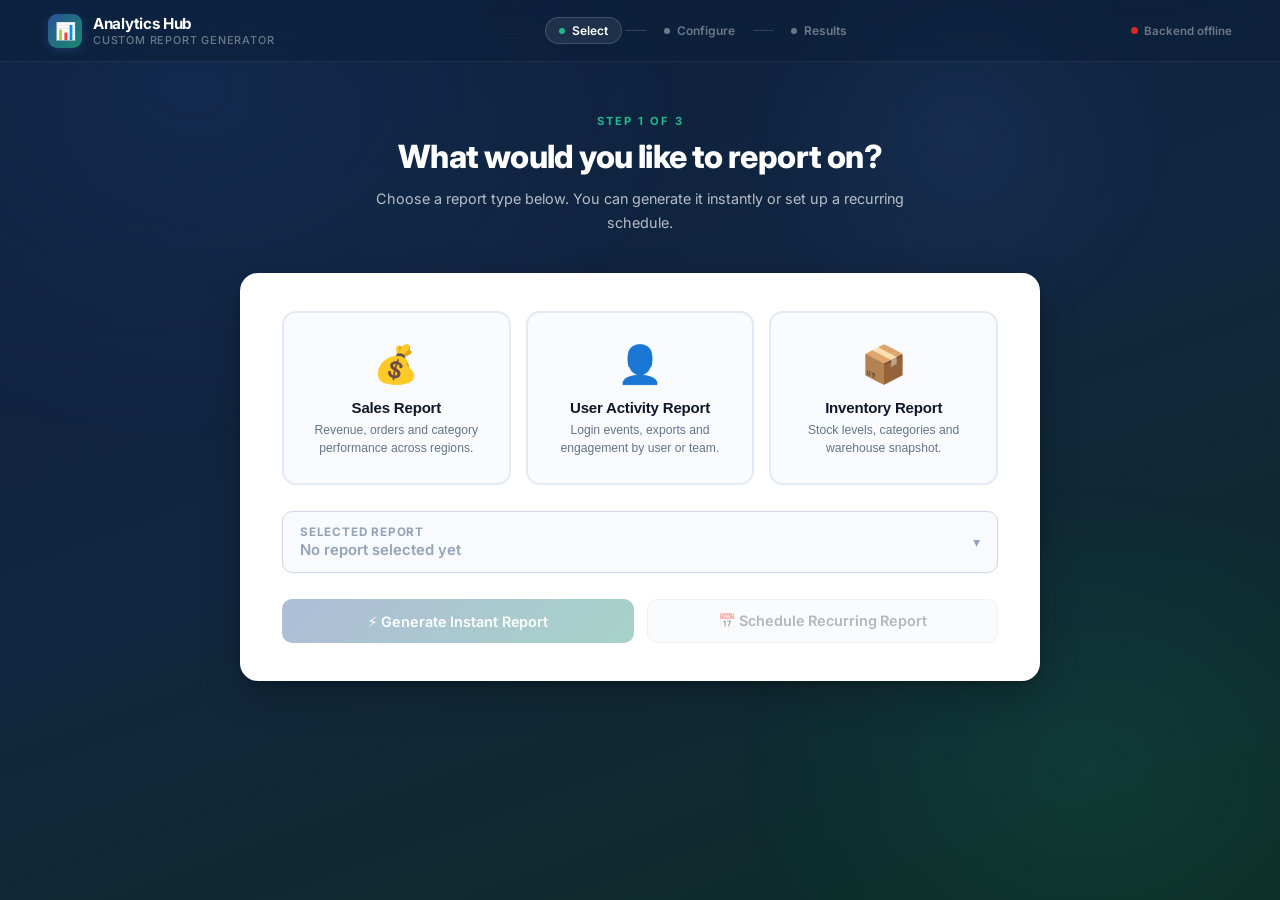
==== commit fc1715a0: "Update  index.html" ====
--- a/frontend/index.html
+++ b/frontend/index.html
@@ -3,7 +3,7 @@
 <head>
   <meta charset="UTF-8" />
   <meta name="viewport" content="width=device-width, initial-scale=1.0" />
-  <title>Analytics Hub — Custom Report Generator</title>
+  <title> Custom Report Generator</title>
   <meta name="description" content="Generate and schedule Sales, User Activity, and Inventory reports in PDF or Excel format." />
 
   <!-- Google Fonts -->
